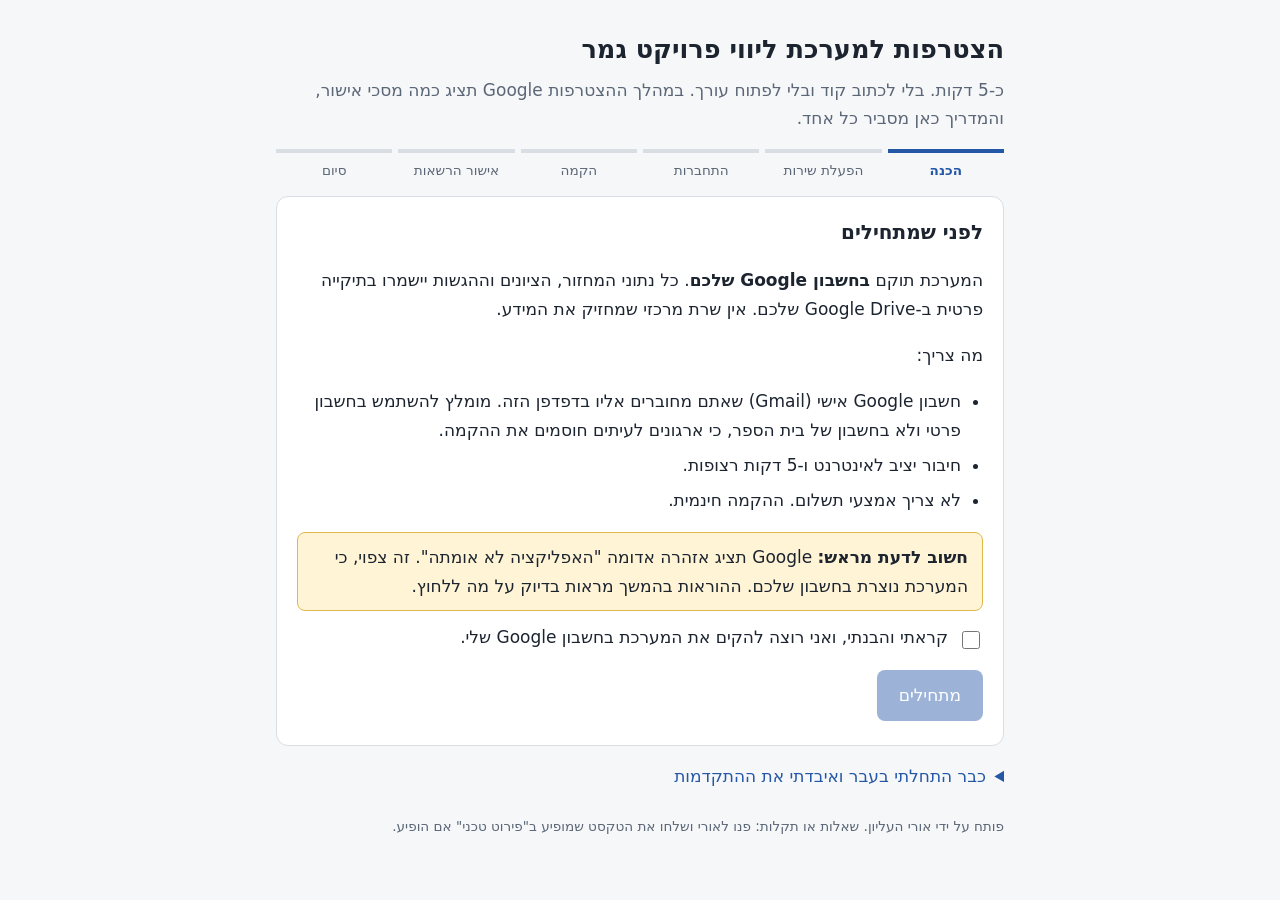
==== join/index.html @ 24545067 "Initial site build" ====
<!doctype html>
<html lang="he" dir="rtl">
<head>
<meta charset="utf-8">
<meta name="viewport" content="width=device-width, initial-scale=1">
<title>הצטרפות למערכת ליווי פרויקט גמר</title>
<style>
  :root { --bg: #f6f7f9; --card: #fff; --ink: #1c2430; --muted: #5b6676; --line: #d9dee5; --brand: #2557a7; --ok: #1a7f37; --warn: #8a5a00; --warnbg: #fff4d6; --err: #b42318; --errbg: #fde8e6; --okbg: #e3f5e8; }
  * { box-sizing: border-box; }
  body { margin: 0; background: var(--bg); color: var(--ink); font-family: system-ui, "Segoe UI", Arial, sans-serif; line-height: 1.7; font-size: 17px; }
  header, main, footer { max-width: 760px; margin: 0 auto; padding: 0 16px; }
  header { padding-top: 28px; }
  h1 { font-size: 1.6rem; margin: 0 0 4px; }
  h2 { font-size: 1.25rem; margin: 0 0 8px; }
  .sub { color: var(--muted); margin: 0 0 16px; }
  .banner { background: var(--warnbg); border: 1px solid #e0b84a; border-radius: 8px; padding: 8px 14px; margin: 12px 0; font-size: .95rem; }
  ol.stepper { list-style: none; display: flex; gap: 6px; padding: 0; margin: 14px 0; flex-wrap: wrap; }
  ol.stepper li { flex: 1 1 90px; text-align: center; font-size: .85rem; color: var(--muted); border-top: 4px solid var(--line); padding-top: 6px; }
  ol.stepper li.done { border-color: var(--ok); color: var(--ok); }
  ol.stepper li.now { border-color: var(--brand); color: var(--brand); font-weight: 700; }
  section { background: var(--card); border: 1px solid var(--line); border-radius: 12px; padding: 18px 20px; margin: 14px 0; }
  section[hidden] { display: none; }
  button, .btn { font: inherit; background: var(--brand); color: #fff; border: 0; border-radius: 8px; padding: 11px 22px; cursor: pointer; text-decoration: none; display: inline-block; margin: 6px 0 6px 8px; }
  button.secondary, .btn.secondary { background: #fff; color: var(--brand); border: 1px solid var(--brand); }
  button:disabled { opacity: .45; cursor: not-allowed; }
  button:focus-visible, a:focus-visible, input:focus-visible { outline: 3px solid #f2a900; outline-offset: 2px; }
  ul.checks { padding-inline-start: 22px; } ul.checks li { margin: 6px 0; }
  .note { background: var(--warnbg); border: 1px solid #e0b84a; border-radius: 8px; padding: 10px 14px; margin: 12px 0; }
  .good { background: var(--okbg); border: 1px solid #8fcf9f; border-radius: 8px; padding: 10px 14px; margin: 12px 0; }
  .bad { background: var(--errbg); border: 1px solid #e59a93; border-radius: 8px; padding: 10px 14px; margin: 12px 0; }
  .bad h3 { margin: 0 0 4px; color: var(--err); font-size: 1.05rem; }
  ol.guide { padding-inline-start: 24px; } ol.guide li { margin: 10px 0; }
  .en { direction: ltr; unicode-bidi: embed; background: #eef1f5; border-radius: 4px; padding: 0 6px; font-family: system-ui, Arial, sans-serif; }
  ul.progress { list-style: none; padding: 0; margin: 8px 0; } ul.progress li { padding: 5px 0; color: var(--muted); }
  ul.progress li::before { content: "○ "; } ul.progress li.run { color: var(--ink); font-weight: 600; } ul.progress li.run::before { content: "◔ "; color: var(--brand); }
  ul.progress li.ok { color: var(--ink); } ul.progress li.ok::before { content: "✓ "; color: var(--ok); } ul.progress li.fail { color: var(--err); } ul.progress li.fail::before { content: "✕ "; }
  .linkbox { direction: ltr; text-align: left; word-break: break-all; background: #eef1f5; border-radius: 8px; padding: 10px 12px; font-family: ui-monospace, Consolas, monospace; font-size: .92rem; }
  details { margin: 16px 0; } summary { cursor: pointer; color: var(--brand); }
  input[type=text] { font: inherit; width: 100%; padding: 9px 10px; border: 1px solid var(--line); border-radius: 8px; direction: ltr; }
  label.chk { display: flex; gap: 10px; align-items: flex-start; margin: 12px 0; cursor: pointer; }
  label.chk input { margin-top: 8px; width: 18px; height: 18px; }
  footer { padding: 8px 16px 40px; color: var(--muted); font-size: .85rem; }
  @media (max-width: 520px) { body { font-size: 16px; } section { padding: 14px; } }
</style>
</head>
<body>
<header>
  <h1>הצטרפות למערכת ליווי פרויקט גמר</h1>
  <p class="sub">כ-5 דקות. בלי לכתוב קוד ובלי לפתוח עורך. במהלך ההצטרפות Google תציג כמה מסכי אישור, והמדריך כאן מסביר כל אחד.</p>
  <div id="testBanner" class="banner" hidden>גרסת בדיקה: ההצטרפות מתבצעת בפרויקט הניסוי של אורי, ולא במערכת האמיתית.</div>
  <ol class="stepper" id="stepper" aria-label="שלבי ההצטרפות">
    <li data-i="1">הכנה</li><li data-i="2">הפעלת שירות</li><li data-i="3">התחברות</li><li data-i="4">הקמה</li><li data-i="5">אישור הרשאות</li><li data-i="6">סיום</li>
  </ol>
</header>

<main>
  <section id="s1">
    <h2>לפני שמתחילים</h2>
    <p>המערכת תוקם <strong>בחשבון Google שלכם</strong>. כל נתוני המחזור, הציונים וההגשות יישמרו בתיקייה פרטית ב-Google Drive שלכם. אין שרת מרכזי שמחזיק את המידע.</p>
    <p>מה צריך:</p>
    <ul class="checks">
      <li>חשבון Google אישי (Gmail) שאתם מחוברים אליו בדפדפן הזה. מומלץ להשתמש בחשבון פרטי ולא בחשבון של בית הספר, כי ארגונים לעיתים חוסמים את ההקמה.</li>
      <li>חיבור יציב לאינטרנט ו-5 דקות רצופות.</li>
      <li>לא צריך אמצעי תשלום. ההקמה חינמית.</li>
    </ul>
    <div class="note"><strong>חשוב לדעת מראש:</strong> Google תציג אזהרה אדומה "האפליקציה לא אומתה". זה צפוי, כי המערכת נוצרת בחשבון שלכם. ההוראות בהמשך מראות בדיוק על מה ללחוץ.</div>
    <label class="chk"><input type="checkbox" id="ack"><span>קראתי והבנתי, ואני רוצה להקים את המערכת בחשבון Google שלי.</span></label>
    <button id="go1" disabled>מתחילים</button>
  </section>

  <section id="s2" hidden>
    <h2>שלב קטן אחד בהגדרות Google</h2>
    <p>כדי שההקמה תעבוד, צריך שהמתג "Google Apps Script API" יהיה דלוק בחשבון שלכם.</p>
    <ol class="guide">
      <li>לחצו על הכפתור כדי לפתוח את ההגדרות (ייפתח בלשונית חדשה).</li>
      <li>אם המתג <span class="en">Google Apps Script API</span> כבוי, הדליקו אותו. אם הוא כבר דלוק, אין צורך לעשות דבר.</li>
      <li>חזרו ללשונית הזאת ולחצו "הדלקתי".</li>
    </ol>
    <a class="btn secondary" id="openSettings" href="https://script.google.com/home/usersettings" target="_blank" rel="noopener">פתיחת ההגדרות</a>
    <button id="go2">הדלקתי (או שהוא כבר היה דלוק)</button>
  </section>

  <section id="s3" hidden>
    <h2>התחברות עם Google</h2>
    <p>לחצו על הכפתור ובחרו את חשבון Google שבו תרצו להקים את המערכת. יופיע חלון עם בקשת הרשאות.</p>
    <div class="note"><strong>סמנו את כל התיבות</strong> בחלון ההרשאות. אם לא תסמנו הכול, ההקמה תיכשל ותצטרכו להתחיל את השלב הזה מחדש.</div>
    <p class="sub">ההרשאות האלה משמשות רק להקמה חד-פעמית (יצירת הסקריפט והפרויקט האישי שלכם). המשגר אינו שומר אותן ואינו שולח אותן לאף מקום.</p>
    <button id="login">התחברות עם Google</button>
    <div id="loginMsg" class="bad" hidden></div>
  </section>

  <section id="s4" hidden>
    <h2>ההקמה מתבצעת</h2>
    <p>זה לוקח בערך חצי דקה. אל תסגרו את הלשונית.</p>
    <ul class="progress" id="progress" aria-live="polite"></ul>
    <div id="runError" class="bad" hidden>
      <h3 id="errTitle"></h3><p id="errText"></p>
      <a class="btn secondary" id="errLink" href="#" target="_blank" rel="noopener" hidden></a>
      <button id="retry">נסו שוב</button>
    </div>
  </section>

  <section id="s5" hidden>
    <h2>אישור ההרשאות של המערכת שלכם (פעם אחת)</h2>
    <p>המערכת נוצרה, ועכשיו Google צריכה שתאשרו לה לעבוד. זה השלב עם האזהרות, והוא בטוח: המערכת נוצרה על ידכם, בחשבון שלכם.</p>
    <p>לחצו על "פתיחת המערכת", ואז לפי הסדר:</p>
    <ol class="guide">
      <li>יופיע מסך באנגלית עם הכותרת <span class="en">needs your permission</span>. לחצו <span class="en">REVIEW PERMISSIONS</span>.</li>
      <li>בחרו את החשבון שלכם.</li>
      <li>תופיע אזהרה אדומה "Google לא אימתה את האפליקציה הזו". <strong>הכפתור הכחול הבולט מחזיר אחורה, אל תלחצו עליו.</strong> לחצו על הקישור הקטן <strong>"מתקדם"</strong> (בצד שמאל למטה), ואז על "מעבר אל ... (לא בטוח)".</li>
      <li>סמנו <strong>"בחירת הכול"</strong> ולחצו "המשך". תראו בקשה לצפות ולערוך קבצים ב-Drive: המערכת משתמשת רק בתיקייה שהיא יוצרת בעצמה.</li>
      <li>בסוף תראו שורה של טקסט (בלי עיצוב). זה תקין. סגרו את הלשונית וחזרו לכאן.</li>
    </ol>
    <a class="btn" id="openApp" href="#" target="_blank" rel="noopener">פתיחת המערכת</a>
    <button id="authDone" class="secondary">אישרתי, בדקו</button>
    <div id="authMsg" class="note" hidden></div>
  </section>

  <section id="s6" hidden>
    <div id="s6init">
      <h2>הקמת תיקיית הנתונים</h2>
      <p>עוד צעד אחד: יצירת התיקייה הפרטית ב-Drive ומבנה הנתונים ההתחלתי (ריק, בלי נתוני דמה).</p>
      <a class="btn" id="openInit" href="#" target="_blank" rel="noopener">הקמת תיקיית הנתונים</a>
      <button id="initDone" class="secondary">ראיתי "ההקמה הושלמה", בדקו</button>
      <div id="initMsg" class="note" hidden></div>
    </div>
    <div id="s6done" hidden>
      <h2>המערכת שלכם מוכנה</h2>
      <div class="good">ההקמה הושלמה. הנתונים נשמרים בתיקייה "מערכת ליווי פרויקט גמר" ב-Drive שלכם.</div>
      <p><strong>הקישור שלכם</strong> (למורה ולתלמידים):</p>
      <div class="linkbox" id="appLink"></div>
      <button id="copy">העתקת הקישור</button> <a class="btn secondary" id="openMine" href="#" target="_blank" rel="noopener">פתיחה והתחברות כמורה</a>
      <ol class="guide">
        <li><strong>שמרו את הקישור</strong> (למשל בסימנייה). הוא הכתובת של המערכת שלכם.</li>
        <li>היכנסו אליו עם אותו חשבון Google שהקמתם איתו: תיכנסו כמורה.</li>
        <li>את אותו קישור תשלחו לתלמידים. הם נכנסים אליו עם החשבון שרשמתם להם.</li>
        <li>עדכוני גרסה מגיעים אליכם אוטומטית, בהדרגה, בלי שתצטרכו לעשות דבר.</li>
      </ol>
    </div>
  </section>

  <details id="restore">
    <summary>כבר התחלתי בעבר ואיבדתי את ההתקדמות</summary>
    <p>אם יש לכם את כתובת השרת (נראית כך: <span class="en">https://script.google.com/macros/s/.../exec</span>), הדביקו אותה כאן והמשגר ימשיך משם.</p>
    <input type="text" id="restoreUrl" placeholder="https://script.google.com/macros/s/.../exec" aria-label="כתובת השרת">
    <button id="restoreBtn" class="secondary">המשך משם</button>
    <div id="restoreMsg" class="bad" hidden></div>
  </details>
</main>

<footer>פותח על ידי אורי העליון. שאלות או תקלות: פנו לאורי ושלחו את הטקסט שמופיע ב"פירוט טכני" אם הופיע.</footer>

<script src="product-config.js"></script>
<script src="https://accounts.google.com/gsi/client" async defer></script>
<script type="module" src="ui.js"></script>
</body>
</html>
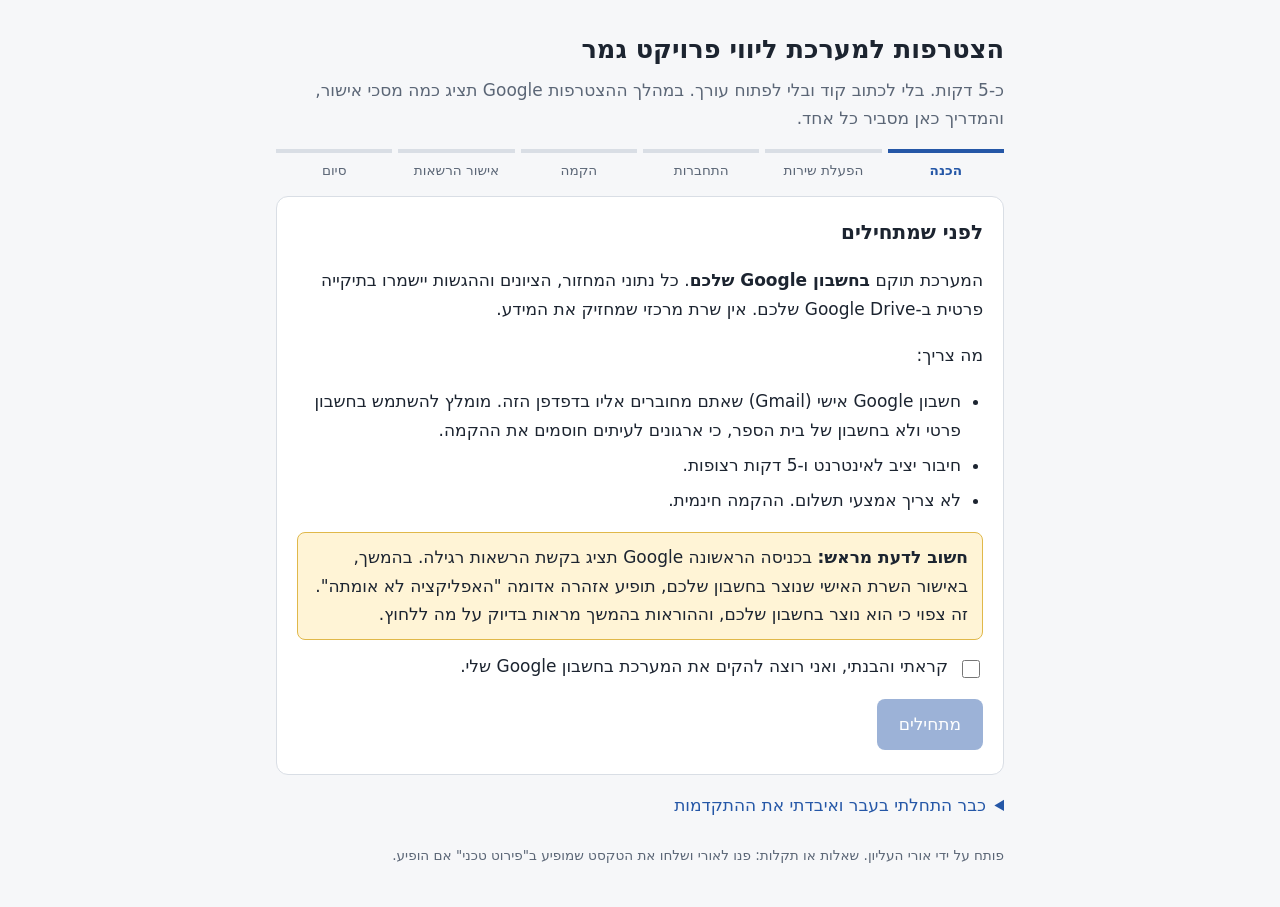
==== commit 627f26cf: "Launcher requests only the approved scopes (no cloud-platform); multi-account help; teacher guide wo" ====
--- a/join/index.html
+++ b/join/index.html
@@ -63,7 +63,7 @@
       <li>חיבור יציב לאינטרנט ו-5 דקות רצופות.</li>
       <li>לא צריך אמצעי תשלום. ההקמה חינמית.</li>
     </ul>
-    <div class="note"><strong>חשוב לדעת מראש:</strong> Google תציג אזהרה אדומה "האפליקציה לא אומתה". זה צפוי, כי המערכת נוצרת בחשבון שלכם. ההוראות בהמשך מראות בדיוק על מה ללחוץ.</div>
+    <div class="note"><strong>חשוב לדעת מראש:</strong> בכניסה הראשונה Google תציג בקשת הרשאות רגילה. בהמשך, באישור השרת האישי שנוצר בחשבון שלכם, תופיע אזהרה אדומה "האפליקציה לא אומתה". זה צפוי כי הוא נוצר בחשבון שלכם, וההוראות בהמשך מראות בדיוק על מה ללחוץ.</div>
     <label class="chk"><input type="checkbox" id="ack"><span>קראתי והבנתי, ואני רוצה להקים את המערכת בחשבון Google שלי.</span></label>
     <button id="go1" disabled>מתחילים</button>
   </section>
@@ -73,7 +73,8 @@
     <p>כדי שההקמה תעבוד, צריך שהמתג "Google Apps Script API" יהיה דלוק בחשבון שלכם.</p>
     <ol class="guide">
       <li>לחצו על הכפתור כדי לפתוח את ההגדרות (ייפתח בלשונית חדשה).</li>
-      <li>אם המתג <span class="en">Google Apps Script API</span> כבוי, הדליקו אותו. אם הוא כבר דלוק, אין צורך לעשות דבר.</li>
+      <li>אם נפתח דף עם הכותרת <span class="en">Automate &amp; extend Google Workspace with simple code</span> וכפתור כחול <span class="en">Sign in</span>: זה דף פרסומי של Google, לא ההגדרות. לחצו <span class="en">Sign in</span>, התחברו עם אותו Gmail, ואם אחרי ההתחברות אתם עדיין בדף הזה, לחצו בראש הדף על <span class="en">Settings</span> (גלגל שיניים) או פתחו שוב את "פתיחת ההגדרות".</li>
+      <li>בדף ההגדרות, אם המתג <span class="en">Google Apps Script API</span> כבוי, הדליקו אותו. אם הוא כבר דלוק (<span class="en">On</span>), אין צורך לעשות דבר. אין צורך ללחוץ על שום דבר אחר בדף.</li>
       <li>חזרו ללשונית הזאת ולחצו "הדלקתי".</li>
     </ol>
     <a class="btn secondary" id="openSettings" href="https://script.google.com/home/usersettings" target="_blank" rel="noopener">פתיחת ההגדרות</a>
@@ -84,6 +85,7 @@
     <h2>התחברות עם Google</h2>
     <p>לחצו על הכפתור ובחרו את חשבון Google שבו תרצו להקים את המערכת. יופיע חלון עם בקשת הרשאות.</p>
     <div class="note"><strong>סמנו את כל התיבות</strong> בחלון ההרשאות. אם לא תסמנו הכול, ההקמה תיכשל ותצטרכו להתחיל את השלב הזה מחדש.</div>
+    <div class="note"><strong>על מסך ההרשאות של Google:</strong> אפליקציית ההקמה מאומתת על ידי Google, ולכן בשלב הזה אמורה להופיע בקשת הרשאות רגילה, בלי אזהרת "Google hasn't verified this app". בדקו לפני שממשיכים: (1) שם האפליקציה בחלון הוא <strong>"מערכת ליווי עבודות גמר - הקמה"</strong>; (2) הגעתם לכאן מקישור שקיבלתם ממקור שאתם סומכים עליו (למשל מי שהמליץ לכם על המערכת), ושכתובת הדף היא של האתר הזה. אם הופיעה בכל זאת אזהרת "לא מאומת", או שהשם שונה, עצרו ופנו למי שהמליץ לכם על המערכת. את האזהרה של Google בשלב אישור השרת האישי שלכם (בהמשך) מסבירים בהוראות שבדף ההדרכה.</div>
     <p class="sub">ההרשאות האלה משמשות רק להקמה חד-פעמית (יצירת הסקריפט והפרויקט האישי שלכם). המשגר אינו שומר אותן ואינו שולח אותן לאף מקום.</p>
     <button id="login">התחברות עם Google</button>
     <div id="loginMsg" class="bad" hidden></div>
@@ -114,6 +116,17 @@
     <a class="btn" id="openApp" href="#" target="_blank" rel="noopener">פתיחת המערכת</a>
     <button id="authDone" class="secondary">אישרתי, בדקו</button>
     <div id="authMsg" class="note" hidden></div>
+    <details class="note" id="s5help">
+      <summary>נפתח "הדף לא נמצא" או "לא ניתן לפתוח את הקובץ"?</summary>
+      <p>זה קורה כשבדפדפן מחובר יותר מחשבון Google אחד, או כשאינכם מחוברים לחשבון שבו הקמתם את המערכת (<strong id="s5acct"></strong>). הפתרון: שהחשבון הזה יהיה היחיד שמחובר בדפדפן.</p>
+      <ol>
+        <li>היכנסו ל-<span class="en">google.com</span>, לחצו על העיגול שלכם בפינה ובחרו <strong>יציאה מכל החשבונות</strong> (<span class="en">Sign out of all accounts</span>).</li>
+        <li>התחברו מחדש <strong>רק</strong> עם החשבון שלמעלה.</li>
+        <li>פתחו שוב את הקישור הזה (או לחצו שוב על הכפתור למעלה):</li>
+      </ol>
+      <div class="linkbox" id="s5link"></div>
+      <p>אפשר גם לעשות זאת בלי להתנתק משאר החשבונות: חלון גלישה בסתר (<span class="en">Ctrl+Shift+N</span>), התחברות בו רק עם החשבון הזה, והדבקת הקישור.</p>
+    </details>
   </section>
 
   <section id="s6" hidden>
@@ -123,7 +136,18 @@
       <a class="btn" id="openInit" href="#" target="_blank" rel="noopener">הקמת תיקיית הנתונים</a>
       <button id="initDone" class="secondary">ראיתי "ההקמה הושלמה", בדקו</button>
       <div id="initMsg" class="note" hidden></div>
-    </div>
+    <details class="note" id="s6help">
+        <summary>נפתח "הדף לא נמצא" או "לא ניתן לפתוח את הקובץ"?</summary>
+        <p>זה קורה כשבדפדפן מחובר יותר מחשבון Google אחד, או כשאינכם מחוברים לחשבון שבו הקמתם את המערכת (<strong id="s6acct"></strong>). הפתרון: שהחשבון הזה יהיה היחיד שמחובר בדפדפן.</p>
+      <ol>
+        <li>היכנסו ל-<span class="en">google.com</span>, לחצו על העיגול שלכם בפינה ובחרו <strong>יציאה מכל החשבונות</strong> (<span class="en">Sign out of all accounts</span>).</li>
+        <li>התחברו מחדש <strong>רק</strong> עם החשבון שלמעלה.</li>
+        <li>פתחו שוב את הקישור הזה (או לחצו שוב על הכפתור למעלה):</li>
+      </ol>
+      <div class="linkbox" id="s6link"></div>
+      <p>אפשר גם לעשות זאת בלי להתנתק משאר החשבונות: חלון גלישה בסתר (<span class="en">Ctrl+Shift+N</span>), התחברות בו רק עם החשבון הזה, והדבקת הקישור.</p>
+      </details>
+      </div>
     <div id="s6done" hidden>
       <h2>המערכת שלכם מוכנה</h2>
       <div class="good">ההקמה הושלמה. הנתונים נשמרים בתיקייה "מערכת ליווי פרויקט גמר" ב-Drive שלכם.</div>
